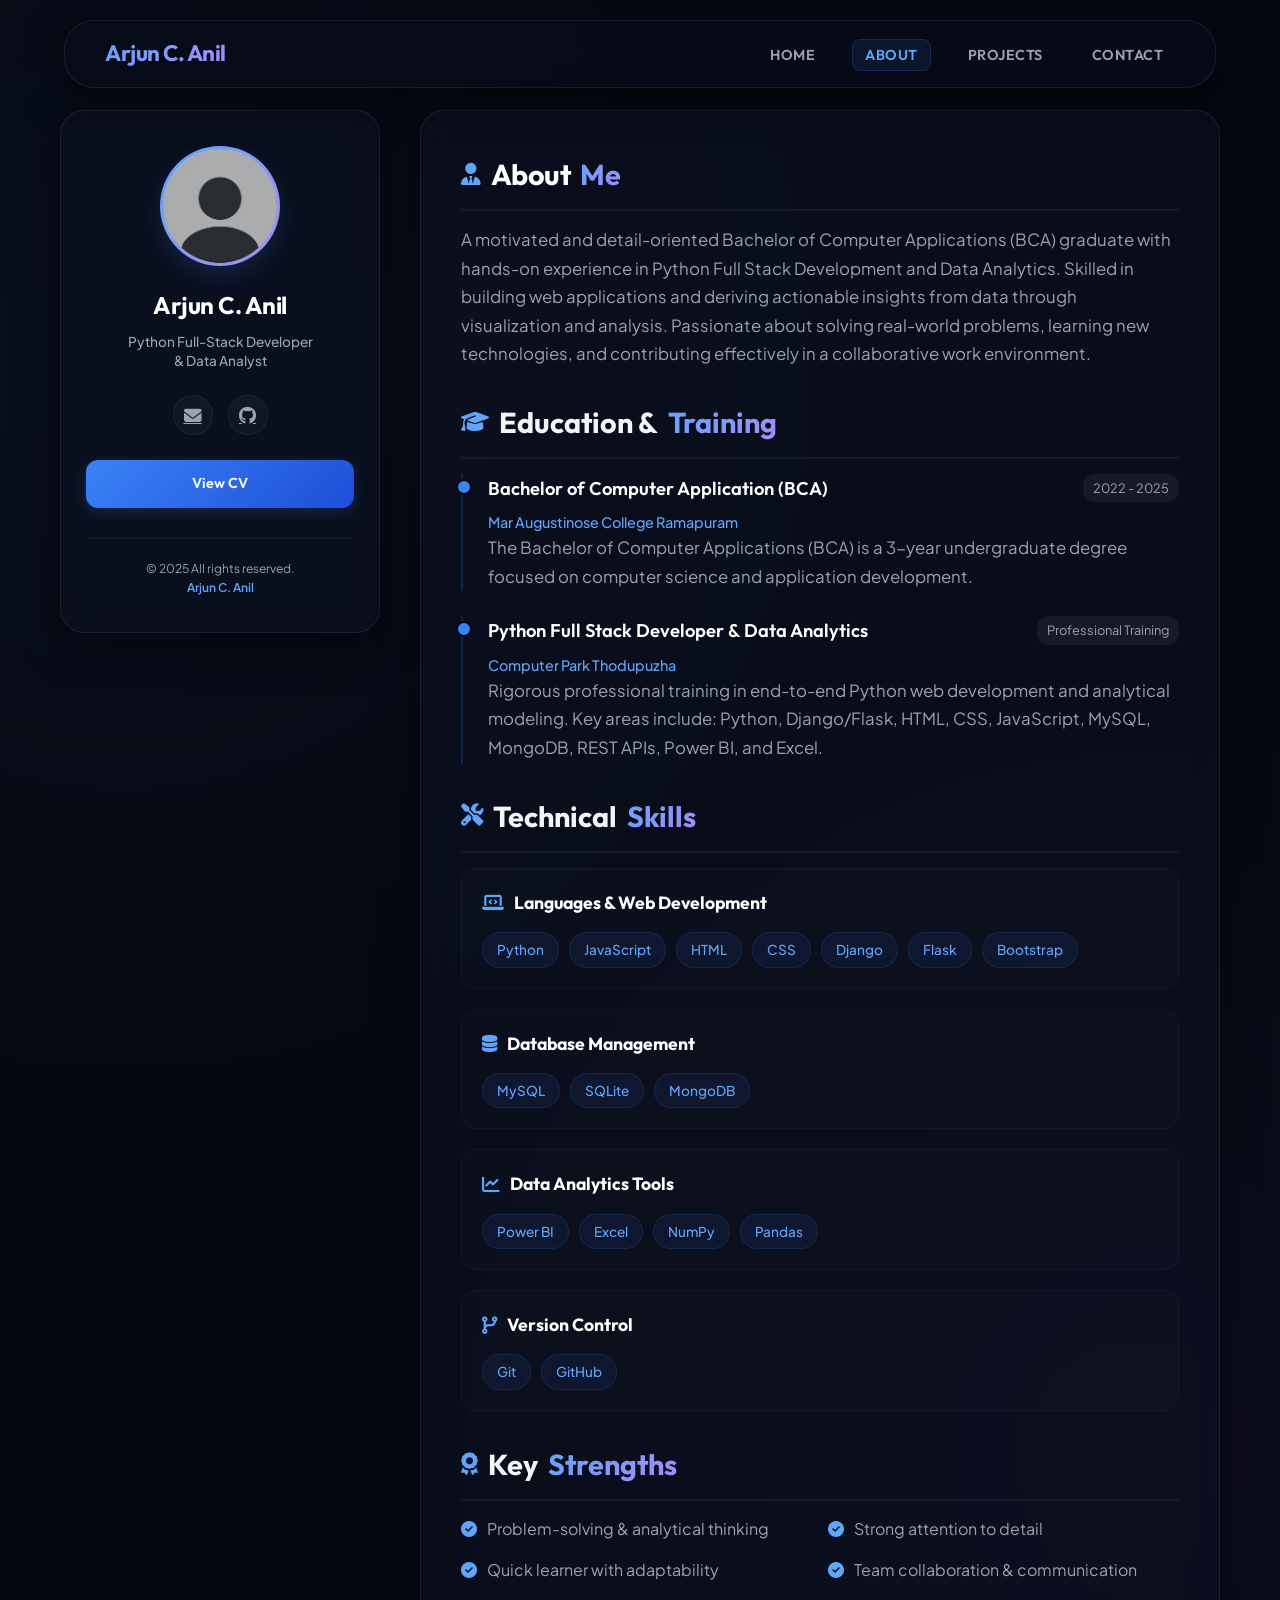
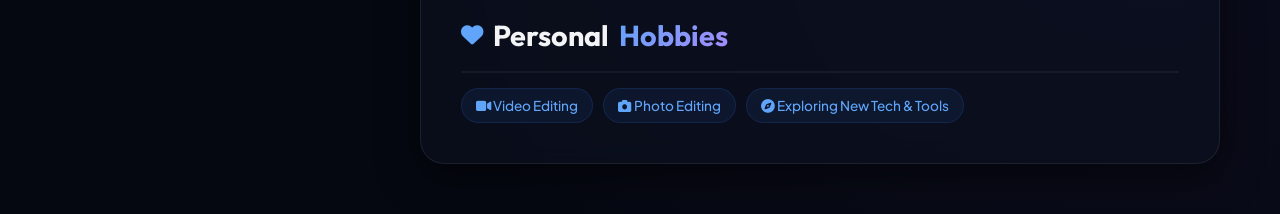
==== about.html @ 402c1bfb "Initialize modern portfolio site and add arjun-resume.pdf" ====
<!DOCTYPE html>
<html lang="en">
<head>
  <meta charset="UTF-8">
  <meta name="viewport" content="width=device-width, initial-scale=1.0">
  <title>About Me | Arjun C. Anil</title>
  <link rel="stylesheet" href="css/style.css">
  <!-- Font Awesome for icons -->
  <link rel="stylesheet" href="https://cdnjs.cloudflare.com/ajax/libs/font-awesome/6.5.0/css/all.min.css">
</head>
<body>

  <!-- Navigation Bar -->
  <nav>
    <div class="logo">Arjun C. Anil</div>
    <ul>
      <li><a href="home.html">HOME</a></li>
      <li><a href="about.html" class="active">ABOUT</a></li>
      <li><a href="projects.html">PROJECTS</a></li>
      <li><a href="contact.html">CONTACT</a></li>
    </ul>
  </nav>

  <!-- Main Profile Container -->
  <div class="container">
    <!-- LEFT PROFILE CARD SECTION -->
    <div class="left">
      <img src="image/profileicon.webp" alt="Arjun C. Anil Profile Picture" class="profile-img">
      <h1>Arjun C. Anil</h1>
      <h3>Python Full-Stack Developer<br>& Data Analyst</h3>

      <div class="social-icons">
        <a href="mailto:arjuncanil2@gmail.com" title="Email"><i class="fas fa-envelope"></i></a>
        <a href="https://github.com/arjun906130" target="_blank" title="GitHub"><i class="fab fa-github"></i></a>
      </div>

      <a href="arjun-resume.pdf" class="cv-btn" download>View CV</a>

      <footer>
        © 2025 All rights reserved. <br><span>Arjun C. Anil</span>
      </footer>
    </div>

    <!-- RIGHT SECTION -->
    <div class="about-right">
      <!-- About Me Description -->
      <div>
        <h1 class="section-title"><i class="fas fa-user-tie"></i> About <span>Me</span></h1>
        <p>
          A motivated and detail-oriented Bachelor of Computer Applications (BCA) graduate with hands-on experience in Python Full Stack Development and Data Analytics. Skilled in building web applications and deriving actionable insights from data through visualization and analysis. Passionate about solving real-world problems, learning new technologies, and contributing effectively in a collaborative work environment.
        </p>
      </div>

      <!-- Education & Training Timeline -->
      <div>
        <h2 class="section-title"><i class="fas fa-graduation-cap"></i> Education & <span>Training</span></h2>
        <div class="timeline">
          <div class="timeline-item">
            <div class="timeline-header">
              <span class="timeline-title">Bachelor of Computer Application (BCA)</span>
              <span class="timeline-date">2022 - 2025</span>
            </div>
            <div class="timeline-org">Mar Augustinose College Ramapuram</div>
            <p class="timeline-desc">
              The Bachelor of Computer Applications (BCA) is a 3-year undergraduate degree focused on computer science and application development.
            </p>
          </div>
          
          <div class="timeline-item">
            <div class="timeline-header">
              <span class="timeline-title">Python Full Stack Developer & Data Analytics</span>
              <span class="timeline-date">Professional Training</span>
            </div>
            <div class="timeline-org">Computer Park Thodupuzha</div>
            <p class="timeline-desc">
              Rigorous professional training in end-to-end Python web development and analytical modeling. 
              Key areas include: Python, Django/Flask, HTML, CSS, JavaScript, MySQL, MongoDB, REST APIs, Power BI, and Excel.
            </p>
          </div>
        </div>
      </div>

      <!-- Technical Skills Section -->
      <div>
        <h2 class="section-title"><i class="fas fa-tools"></i> Technical <span>Skills</span></h2>
        <div class="skills-container">
          <div class="skill-category">
            <h3><i class="fas fa-laptop-code"></i> Languages & Web Development</h3>
            <div class="tags">
              <span class="tag">Python</span>
              <span class="tag">JavaScript</span>
              <span class="tag">HTML</span>
              <span class="tag">CSS</span>
              <span class="tag">Django</span>
              <span class="tag">Flask</span>
              <span class="tag">Bootstrap</span>
            </div>
          </div>
          
          <div class="skill-category">
            <h3><i class="fas fa-database"></i> Database Management</h3>
            <div class="tags">
              <span class="tag">MySQL</span>
              <span class="tag">SQLite</span>
              <span class="tag">MongoDB</span>
            </div>
          </div>

          <div class="skill-category">
            <h3><i class="fas fa-chart-line"></i> Data Analytics Tools</h3>
            <div class="tags">
              <span class="tag">Power BI</span>
              <span class="tag">Excel</span>
              <span class="tag">NumPy</span>
              <span class="tag">Pandas</span>
            </div>
          </div>

          <div class="skill-category">
            <h3><i class="fas fa-code-branch"></i> Version Control</h3>
            <div class="tags">
              <span class="tag">Git</span>
              <span class="tag">GitHub</span>
            </div>
          </div>
        </div>
      </div>

      <!-- Key Strengths Section -->
      <div>
        <h2 class="section-title"><i class="fas fa-award"></i> Key <span>Strengths</span></h2>
        <ul style="list-style: none; padding: 0; display: grid; grid-template-columns: repeat(auto-fit, minmax(240px, 1fr)); gap: 15px;">
          <li style="display: flex; align-items: center; gap: 10px; color: var(--text-secondary);"><i class="fas fa-check-circle" style="color: var(--accent-color);"></i> Problem-solving & analytical thinking</li>
          <li style="display: flex; align-items: center; gap: 10px; color: var(--text-secondary);"><i class="fas fa-check-circle" style="color: var(--accent-color);"></i> Strong attention to detail</li>
          <li style="display: flex; align-items: center; gap: 10px; color: var(--text-secondary);"><i class="fas fa-check-circle" style="color: var(--accent-color);"></i> Quick learner with adaptability</li>
          <li style="display: flex; align-items: center; gap: 10px; color: var(--text-secondary);"><i class="fas fa-check-circle" style="color: var(--accent-color);"></i> Team collaboration & communication</li>
        </ul>
      </div>

      <!-- Hobbies Section -->
      <div>
        <h2 class="section-title"><i class="fas fa-heart"></i> Personal <span>Hobbies</span></h2>
        <div class="tags">
          <span class="tag"><i class="fas fa-video"></i> Video Editing</span>
          <span class="tag"><i class="fas fa-camera"></i> Photo Editing</span>
          <span class="tag"><i class="fas fa-compass"></i> Exploring New Tech & Tools</span>
        </div>
      </div>
    </div>
  </div>

</body>
</html>
---- css/style.css ----
@import url('https://fonts.googleapis.com/css2?family=Outfit:wght@300;400;500;600;700;800&family=Plus+Jakarta+Sans:wght@300;400;500;600;700&display=swap');

:root {
  --bg-color: #050811;
  --card-bg: rgba(13, 18, 33, 0.65);
  --border-color: rgba(255, 255, 255, 0.08);
  --primary-color: #3b82f6;
  --primary-gradient: linear-gradient(135deg, #3b82f6 0%, #1d4ed8 100%);
  --accent-gradient: linear-gradient(135deg, #60a5fa 0%, #a78bfa 100%);
  --text-primary: #f3f4f6;
  --text-secondary: #9ca3af;
  --accent-color: #60a5fa;
  --shadow: 0 12px 40px 0 rgba(0, 0, 0, 0.5);
  --font-heading: 'Outfit', sans-serif;
  --font-body: 'Plus Jakarta Sans', sans-serif;
}

/* Global Reset */
* {
  margin: 0;
  padding: 0;
  box-sizing: border-box;
}

html {
  scroll-behavior: smooth;
}

body {
  background-color: var(--bg-color);
  background-image: 
    radial-gradient(circle at 10% 20%, rgba(59, 130, 246, 0.05) 0%, transparent 40%),
    radial-gradient(circle at 90% 80%, rgba(139, 92, 246, 0.05) 0%, transparent 40%);
  color: var(--text-primary);
  font-family: var(--font-body);
  line-height: 1.6;
  min-height: 100vh;
  display: flex;
  flex-direction: column;
}

/* Custom Scrollbar */
::-webkit-scrollbar {
  width: 8px;
}
::-webkit-scrollbar-track {
  background: var(--bg-color);
}
::-webkit-scrollbar-thumb {
  background: rgba(255, 255, 255, 0.1);
  border-radius: 10px;
}
::-webkit-scrollbar-thumb:hover {
  background: rgba(255, 255, 255, 0.2);
}

/* 🔹 Navigation Bar */
nav {
  position: fixed;
  top: 20px;
  left: 50%;
  transform: translateX(-50%);
  width: 90%;
  max-width: 1200px;
  background: rgba(8, 12, 24, 0.8);
  backdrop-filter: blur(16px);
  -webkit-backdrop-filter: blur(16px);
  border: 1px solid var(--border-color);
  border-radius: 30px;
  padding: 15px 40px;
  display: flex;
  justify-content: space-between;
  align-items: center;
  z-index: 1000;
  box-shadow: var(--shadow);
}

nav .logo {
  font-family: var(--font-heading);
  font-size: 1.4rem;
  font-weight: 700;
  background: var(--accent-gradient);
  -webkit-background-clip: text;
  -webkit-text-fill-color: transparent;
  letter-spacing: -0.5px;
}

nav ul {
  list-style: none;
  display: flex;
  gap: 25px;
  align-items: center;
}

nav ul li a {
  color: var(--text-secondary);
  text-decoration: none;
  font-family: var(--font-heading);
  font-weight: 600;
  font-size: 0.9rem;
  letter-spacing: 0.5px;
  transition: all 0.3s ease;
  padding: 6px 12px;
  border-radius: 8px;
}

nav ul li a:hover,
nav ul li a.active {
  color: #fff;
  background: rgba(255, 255, 255, 0.05);
}

nav ul li a.active {
  background: rgba(59, 130, 246, 0.1);
  border: 1px solid rgba(59, 130, 246, 0.2);
  color: var(--accent-color);
}

/* 🔹 Main Layout */
.container {
  display: flex;
  gap: 40px;
  max-width: 1200px;
  margin: 110px auto 50px;
  padding: 0 20px;
  width: 100%;
}

/* Left Section - Profile Card */
.left {
  flex: 0 0 320px;
  background: var(--card-bg);
  backdrop-filter: blur(12px);
  -webkit-backdrop-filter: blur(12px);
  border: 1px solid var(--border-color);
  border-radius: 24px;
  padding: 35px 25px;
  display: flex;
  flex-direction: column;
  align-items: center;
  text-align: center;
  position: sticky;
  top: 110px;
  height: fit-content;
  box-shadow: var(--shadow);
}

.profile-img {
  width: 120px;
  height: 120px;
  border-radius: 50%;
  object-fit: cover;
  border: 3px solid transparent;
  background: linear-gradient(var(--card-bg), var(--card-bg)) padding-box,
              var(--accent-gradient) border-box;
  margin-bottom: 20px;
  box-shadow: 0 10px 25px rgba(59, 130, 246, 0.15);
}

.left h1 {
  font-family: var(--font-heading);
  font-size: 1.5rem;
  font-weight: 700;
  margin-bottom: 8px;
  color: #fff;
}

.left h3 {
  color: var(--text-secondary);
  font-size: 0.85rem;
  font-weight: 500;
  line-height: 1.4;
  margin-bottom: 25px;
}

/* Social Icons */
.social-icons {
  display: flex;
  gap: 15px;
  margin-bottom: 25px;
}

.social-icons a {
  width: 40px;
  height: 40px;
  border-radius: 50%;
  background: rgba(255, 255, 255, 0.03);
  border: 1px solid rgba(255, 255, 255, 0.05);
  display: flex;
  align-items: center;
  justify-content: center;
  color: var(--text-secondary);
  font-size: 1.1rem;
  transition: all 0.3s ease;
}

.social-icons a:hover {
  color: #fff;
  background: var(--primary-gradient);
  border-color: transparent;
  transform: translateY(-3px);
  box-shadow: 0 8px 20px rgba(59, 130, 246, 0.3);
}

/* CV Button */
.cv-btn {
  width: 100%;
  padding: 12px;
  border-radius: 12px;
  background: var(--primary-gradient);
  color: #fff;
  font-family: var(--font-heading);
  font-weight: 600;
  font-size: 0.9rem;
  text-decoration: none;
  display: inline-block;
  transition: all 0.3s ease;
  box-shadow: 0 4px 15px rgba(59, 130, 246, 0.2);
}

.cv-btn:hover {
  transform: translateY(-2px);
  box-shadow: 0 8px 20px rgba(59, 130, 246, 0.4);
}

footer {
  margin-top: 30px;
  font-size: 0.75rem;
  color: var(--text-secondary);
  border-top: 1px solid rgba(255, 255, 255, 0.05);
  padding-top: 20px;
  width: 100%;
}

footer span {
  color: var(--accent-color);
  font-weight: 600;
}

/* Right Section Content */
.right, .about-right {
  flex: 1;
  background: var(--card-bg);
  backdrop-filter: blur(12px);
  -webkit-backdrop-filter: blur(12px);
  border: 1px solid var(--border-color);
  border-radius: 24px;
  padding: 40px;
  box-shadow: var(--shadow);
  display: flex;
  flex-direction: column;
  gap: 30px;
}

/* Typography styles inside content */
h1 {
  font-family: var(--font-heading);
  font-weight: 700;
  color: #fff;
  letter-spacing: -0.5px;
}

.right h1 {
  font-size: 2.8rem;
  line-height: 1.2;
}

.right h1 span, .about-right h1 span, .section-title span {
  background: var(--accent-gradient);
  -webkit-background-clip: text;
  -webkit-text-fill-color: transparent;
}

.right p, .about-right p {
  color: var(--text-secondary);
  font-size: 1.05rem;
  line-height: 1.7;
}

/* Helper Components */
.section-title {
  font-family: var(--font-heading);
  font-size: 1.8rem;
  font-weight: 700;
  border-bottom: 2px solid rgba(255, 255, 255, 0.05);
  padding-bottom: 12px;
  margin-bottom: 15px;
  display: flex;
  align-items: center;
  gap: 10px;
}

.section-title i {
  color: var(--accent-color);
  font-size: 1.4rem;
}

/* Grids & Cards */
.info-grid {
  display: grid;
  grid-template-columns: repeat(auto-fit, minmax(200px, 1fr));
  gap: 20px;
}

.info-item {
  background: rgba(255, 255, 255, 0.02);
  border: 1px solid rgba(255, 255, 255, 0.05);
  border-radius: 12px;
  padding: 15px;
  display: flex;
  align-items: center;
  gap: 15px;
  transition: all 0.3s ease;
}

.info-item:hover {
  background: rgba(255, 255, 255, 0.04);
  border-color: rgba(59, 130, 246, 0.2);
}

.info-item i {
  font-size: 1.3rem;
  color: var(--accent-color);
  width: 30px;
  text-align: center;
}

.info-item p {
  font-size: 0.9rem;
  margin: 0;
}

.info-item p strong {
  display: block;
  color: #fff;
  font-size: 0.75rem;
  text-transform: uppercase;
  letter-spacing: 0.5px;
  margin-bottom: 2px;
}

/* Skills Layout */
.skills-container {
  display: flex;
  flex-direction: column;
  gap: 20px;
}

.skill-category {
  background: rgba(255, 255, 255, 0.01);
  border: 1px solid rgba(255, 255, 255, 0.03);
  border-radius: 16px;
  padding: 20px;
}

.skill-category h3 {
  font-family: var(--font-heading);
  font-size: 1.1rem;
  margin-bottom: 15px;
  color: #fff;
  display: flex;
  align-items: center;
  gap: 10px;
}

.skill-category h3 i {
  color: var(--accent-color);
}

.tags {
  display: flex;
  flex-wrap: wrap;
  gap: 10px;
}

.tag {
  background: rgba(59, 130, 246, 0.08);
  border: 1px solid rgba(59, 130, 246, 0.15);
  color: var(--accent-color);
  padding: 6px 14px;
  border-radius: 20px;
  font-size: 0.85rem;
  font-weight: 500;
  transition: all 0.3s ease;
}

.tag:hover {
  background: var(--primary-gradient);
  color: #fff;
  border-color: transparent;
  transform: translateY(-2px);
  box-shadow: 0 5px 12px rgba(59, 130, 246, 0.2);
}

/* Experience / Education Timelines */
.timeline {
  display: flex;
  flex-direction: column;
  gap: 25px;
}

.timeline-item {
  position: relative;
  padding-left: 25px;
  border-left: 2px solid rgba(59, 130, 246, 0.2);
}

.timeline-item::before {
  content: '';
  position: absolute;
  left: -7px;
  top: 5px;
  width: 12px;
  height: 12px;
  border-radius: 50%;
  background: var(--primary-color);
  border: 2px solid var(--bg-color);
}

.timeline-header {
  display: flex;
  justify-content: space-between;
  align-items: flex-start;
  flex-wrap: wrap;
  margin-bottom: 8px;
  gap: 5px;
}

.timeline-title {
  font-family: var(--font-heading);
  font-size: 1.15rem;
  font-weight: 600;
  color: #fff;
}

.timeline-org {
  color: var(--accent-color);
  font-weight: 500;
  font-size: 0.9rem;
}

.timeline-date {
  font-size: 0.8rem;
  background: rgba(255, 255, 255, 0.05);
  padding: 4px 10px;
  border-radius: 12px;
  color: var(--text-secondary);
}

.timeline-desc {
  font-size: 0.95rem;
  color: var(--text-secondary);
}

/* Projects Layout */
.projects-grid {
  display: grid;
  grid-template-columns: 1fr;
  gap: 25px;
}

.project-card {
  background: rgba(255, 255, 255, 0.02);
  border: 1px solid rgba(255, 255, 255, 0.05);
  border-radius: 16px;
  padding: 25px;
  transition: all 0.3s ease;
}

.project-card:hover {
  background: rgba(255, 255, 255, 0.03);
  border-color: rgba(59, 130, 246, 0.2);
  transform: translateY(-3px);
  box-shadow: 0 10px 25px rgba(0, 0, 0, 0.2);
}

.project-card h3 {
  font-family: var(--font-heading);
  font-size: 1.25rem;
  color: #fff;
  margin-bottom: 10px;
  display: flex;
  justify-content: space-between;
  align-items: center;
}

.project-card .date {
  font-size: 0.8rem;
  color: var(--text-secondary);
  font-weight: normal;
}

.project-card p {
  font-size: 0.95rem;
  color: var(--text-secondary);
  margin-bottom: 15px;
}

.project-card ul {
  padding-left: 20px;
  margin-bottom: 15px;
}

.project-card ul li {
  color: var(--text-secondary);
  font-size: 0.9rem;
  margin-bottom: 6px;
}

/* Contact Cards */
.contact-card-modern {
  display: grid;
  grid-template-columns: repeat(auto-fit, minmax(220px, 1fr));
  gap: 20px;
}

.contact-item-modern {
  background: rgba(255, 255, 255, 0.02);
  border: 1px solid rgba(255, 255, 255, 0.05);
  border-radius: 16px;
  padding: 25px;
  text-align: center;
  transition: all 0.3s ease;
}

.contact-item-modern:hover {
  background: rgba(255, 255, 255, 0.04);
  border-color: rgba(59, 130, 246, 0.2);
  transform: translateY(-3px);
}

.contact-item-modern i {
  font-size: 2rem;
  background: var(--accent-gradient);
  -webkit-background-clip: text;
  -webkit-text-fill-color: transparent;
  margin-bottom: 15px;
}

.contact-item-modern h4 {
  font-family: var(--font-heading);
  font-size: 1.05rem;
  color: #fff;
  margin-bottom: 8px;
}

.contact-item-modern p {
  font-size: 0.9rem;
  color: var(--text-secondary);
}

.contact-item-modern a {
  color: var(--accent-color);
  text-decoration: none;
  font-weight: 500;
  transition: color 0.3s ease;
}

.contact-item-modern a:hover {
  color: #fff;
}

/* Buttons in Home Page Content */
.btn-group {
  display: flex;
  gap: 15px;
  margin-top: 20px;
}

.btn-primary, .btn-secondary {
  padding: 12px 28px;
  border-radius: 12px;
  font-family: var(--font-heading);
  font-weight: 600;
  font-size: 0.95rem;
  text-decoration: none;
  transition: all 0.3s ease;
  display: inline-block;
}

.btn-primary {
  background: var(--primary-gradient);
  color: #fff;
  box-shadow: 0 4px 15px rgba(59, 130, 246, 0.2);
}

.btn-primary:hover {
  transform: translateY(-2px);
  box-shadow: 0 8px 25px rgba(59, 130, 246, 0.4);
}

.btn-secondary {
  background: rgba(255, 255, 255, 0.05);
  border: 1px solid rgba(255, 255, 255, 0.1);
  color: #fff;
}

.btn-secondary:hover {
  background: rgba(255, 255, 255, 0.1);
  transform: translateY(-2px);
}

/* 🔹 Animations */
@keyframes fadeInUp {
  from {
    opacity: 0;
    transform: translateY(20px);
  }
  to {
    opacity: 1;
    transform: translateY(0);
  }
}

.left, .right, .about-right {
  animation: fadeInUp 0.8s cubic-bezier(0.16, 1, 0.3, 1) forwards;
}

/* 🔹 Responsive Design */
@media (max-width: 992px) {
  nav {
    width: 95%;
    padding: 12px 20px;
  }
  
  nav ul {
    gap: 15px;
  }
  
  nav ul li a {
    padding: 4px 8px;
    font-size: 0.8rem;
  }

  .container {
    flex-direction: column;
    margin-top: 95px;
    gap: 30px;
  }
  
  .left {
    flex: none;
    width: 100%;
    position: static;
    height: auto;
  }
  
  .right, .about-right {
    padding: 30px 25px;
  }
  
  .right h1 {
    font-size: 2.2rem;
  }
}

@media (max-width: 576px) {
  nav {
    flex-direction: column;
    gap: 10px;
    border-radius: 20px;
    padding: 12px;
  }
  
  nav ul {
    width: 100%;
    justify-content: center;
    gap: 10px;
  }
  
  .container {
    margin-top: 130px;
    padding: 0 15px;
  }
  
  .right h1 {
    font-size: 1.8rem;
  }
  
  .btn-group {
    flex-direction: column;
    gap: 10px;
  }
  
  .btn-primary, .btn-secondary {
    text-align: center;
    width: 100%;
  }
}
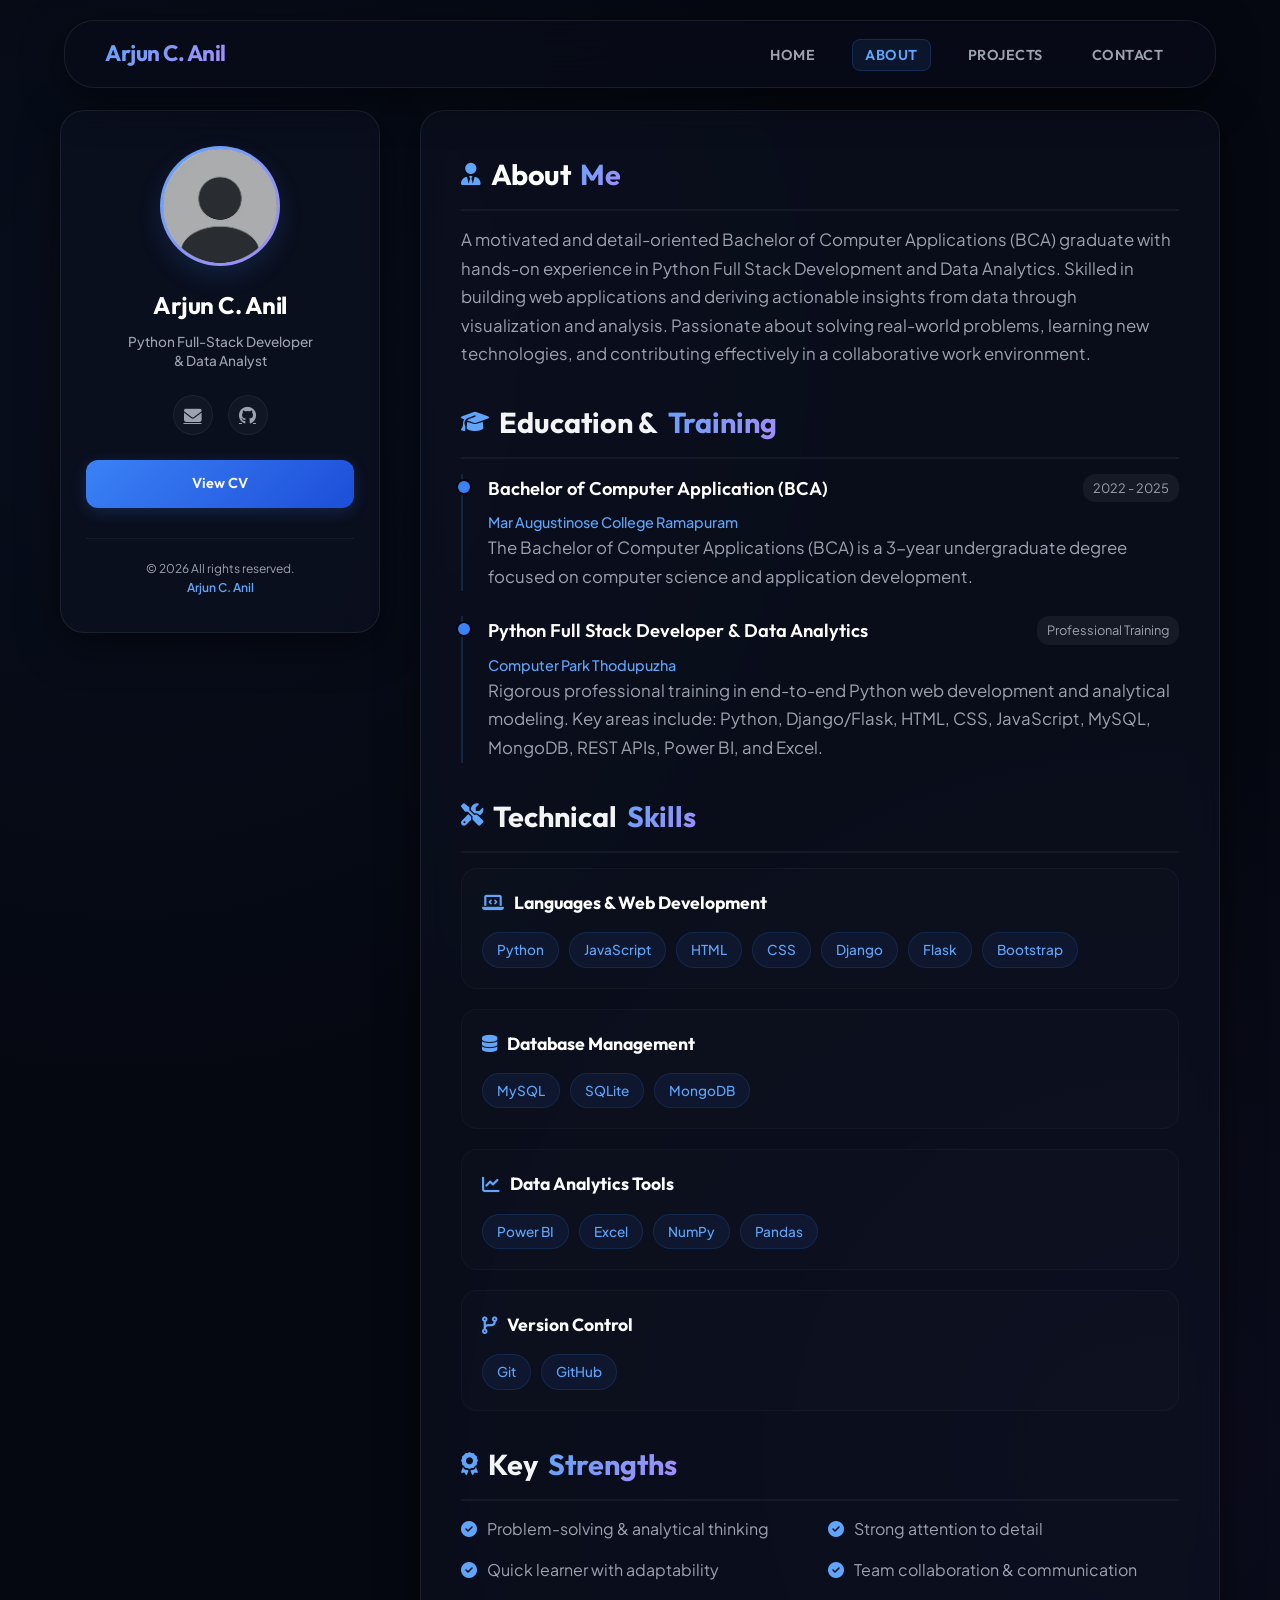
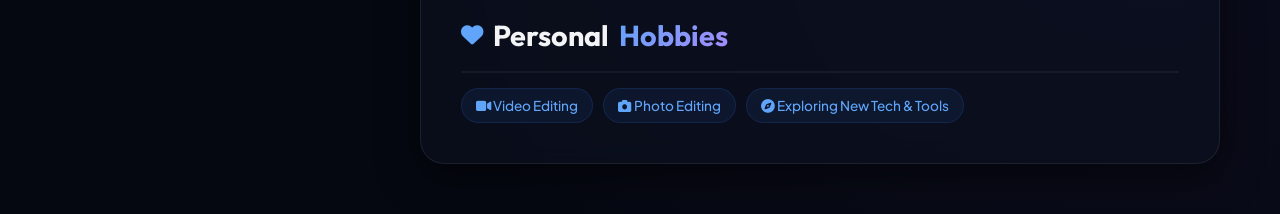
==== commit 55cf1886: "Update copyright year to 2026 across all pages" ====
--- a/about.html
+++ b/about.html
@@ -14,7 +14,7 @@
   <nav>
     <div class="logo">Arjun C. Anil</div>
     <ul>
-      <li><a href="home.html">HOME</a></li>
+      <li><a href="index.html">HOME</a></li>
       <li><a href="about.html" class="active">ABOUT</a></li>
       <li><a href="projects.html">PROJECTS</a></li>
       <li><a href="contact.html">CONTACT</a></li>
@@ -37,7 +37,7 @@
       <a href="arjun-resume.pdf" class="cv-btn" download>View CV</a>
 
       <footer>
-        © 2025 All rights reserved. <br><span>Arjun C. Anil</span>
+        © 2026 All rights reserved. <br><span>Arjun C. Anil</span>
       </footer>
     </div>
 
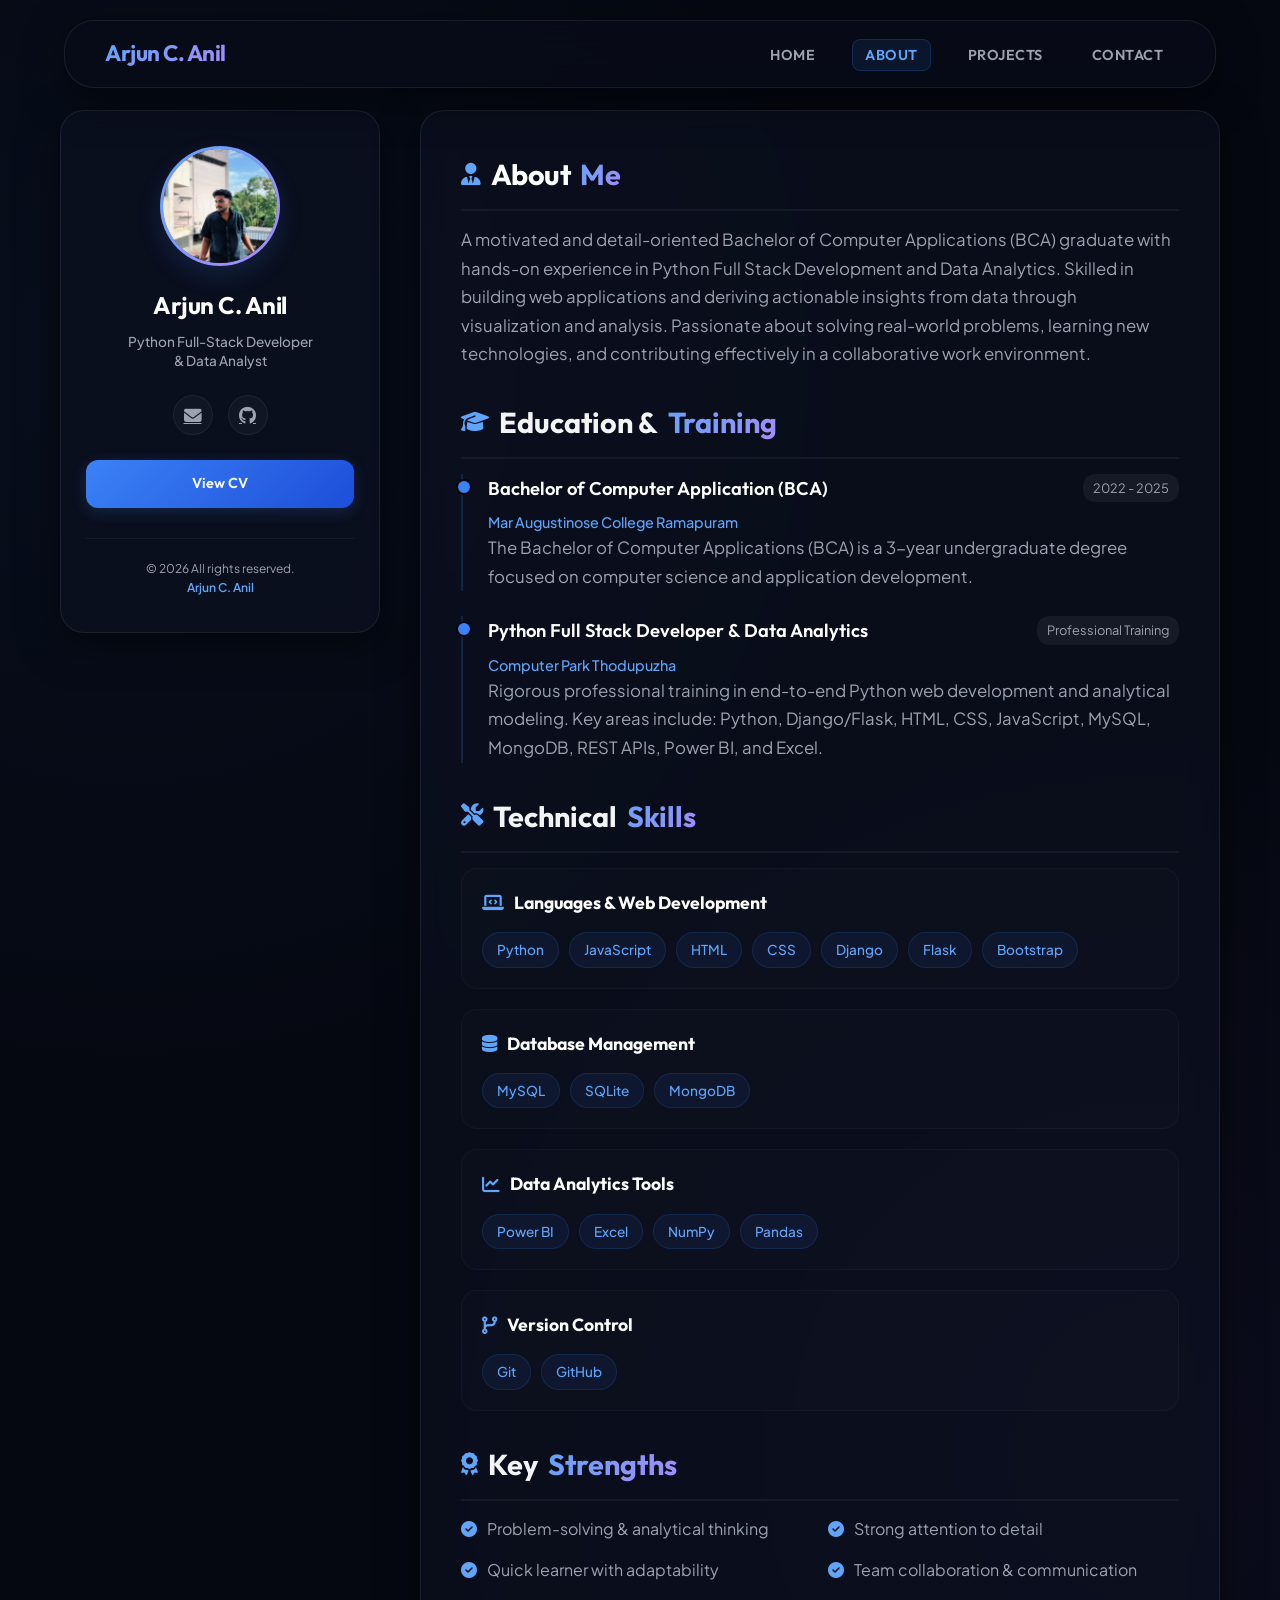
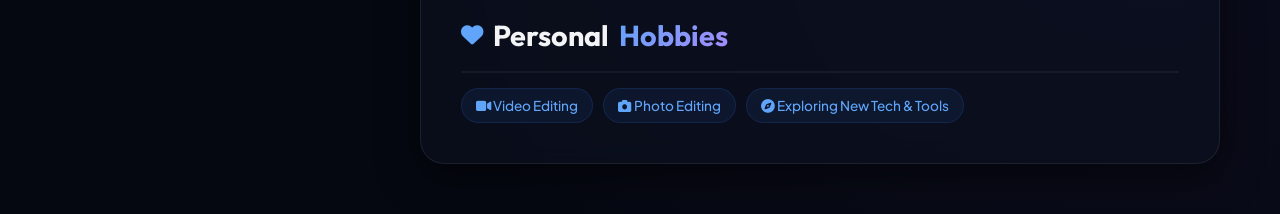
==== commit 5a882ab4: "Update profile picture" ====
--- a/about.html
+++ b/about.html
@@ -25,7 +25,7 @@
   <div class="container">
     <!-- LEFT PROFILE CARD SECTION -->
     <div class="left">
-      <img src="image/profileicon.webp" alt="Arjun C. Anil Profile Picture" class="profile-img">
+      <img src="image/profile.jpg" alt="Arjun C. Anil Profile Picture" class="profile-img">
       <h1>Arjun C. Anil</h1>
       <h3>Python Full-Stack Developer<br>& Data Analyst</h3>
 
--- a/css/style.css
+++ b/css/style.css
@@ -20,6 +20,12 @@
   margin: 0;
   padding: 0;
   box-sizing: border-box;
+}
+
+/* Custom Text Selection Highlight */
+::selection {
+  background: rgba(96, 165, 250, 0.3);
+  color: #ffffff;
 }
 
 html {
@@ -155,6 +161,12 @@
               var(--accent-gradient) border-box;
   margin-bottom: 20px;
   box-shadow: 0 10px 25px rgba(59, 130, 246, 0.15);
+  transition: transform 0.4s cubic-bezier(0.175, 0.885, 0.32, 1.275), box-shadow 0.4s ease;
+}
+
+.profile-img:hover {
+  transform: scale(1.08) rotate(2deg);
+  box-shadow: 0 15px 30px rgba(59, 130, 246, 0.35);
 }
 
 .left h1 {
@@ -315,7 +327,9 @@
 
 .info-item:hover {
   background: rgba(255, 255, 255, 0.04);
-  border-color: rgba(59, 130, 246, 0.2);
+  border-color: rgba(59, 130, 246, 0.25);
+  transform: translateY(-2px);
+  box-shadow: 0 6px 15px rgba(59, 130, 246, 0.08);
 }
 
 .info-item i {
@@ -403,6 +417,7 @@
   position: relative;
   padding-left: 25px;
   border-left: 2px solid rgba(59, 130, 246, 0.2);
+  transition: border-color 0.3s ease;
 }
 
 .timeline-item::before {
@@ -415,6 +430,17 @@
   border-radius: 50%;
   background: var(--primary-color);
   border: 2px solid var(--bg-color);
+  transition: transform 0.3s cubic-bezier(0.175, 0.885, 0.32, 1.275), background-color 0.3s ease, box-shadow 0.3s ease;
+}
+
+.timeline-item:hover {
+  border-left-color: rgba(59, 130, 246, 0.5);
+}
+
+.timeline-item:hover::before {
+  transform: scale(1.35);
+  background-color: var(--accent-color);
+  box-shadow: 0 0 8px rgba(96, 165, 250, 0.6);
 }
 
 .timeline-header {
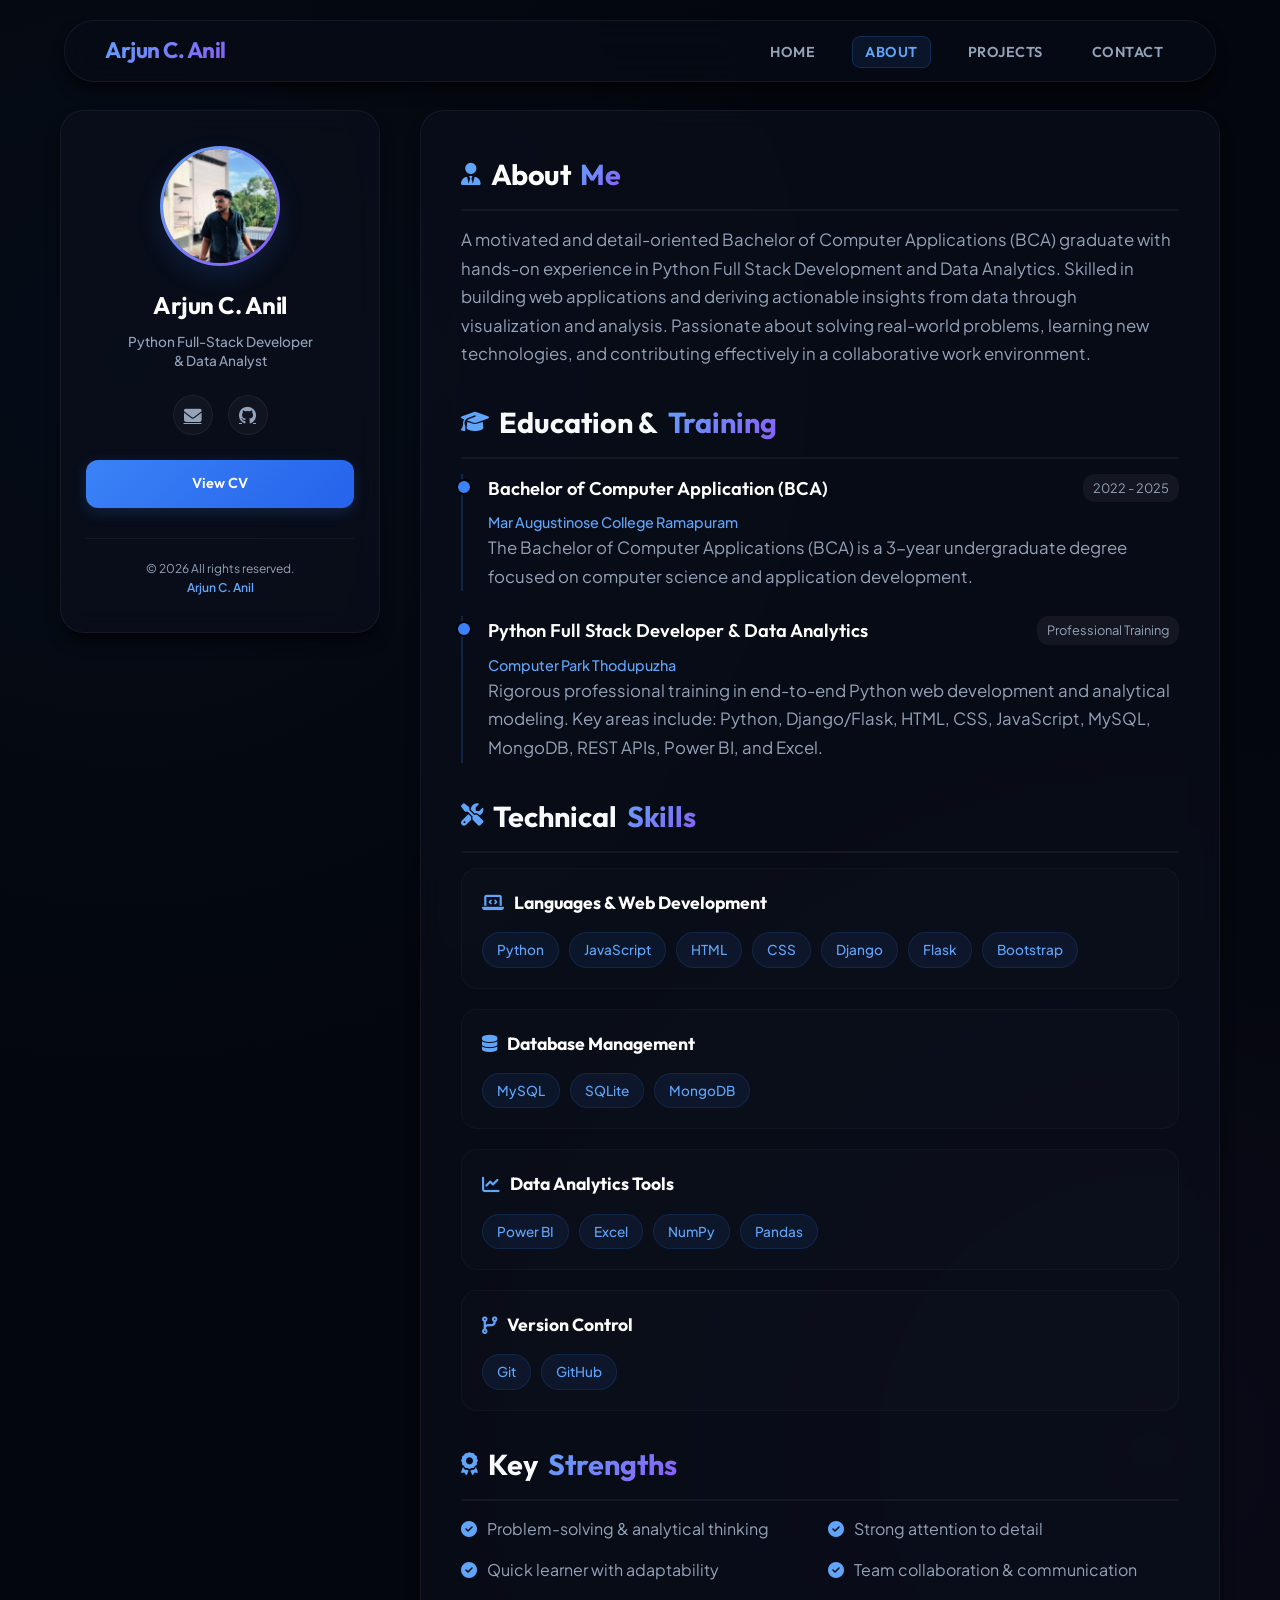
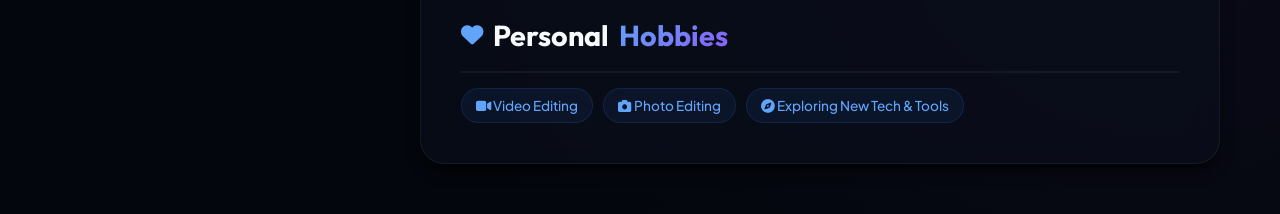
==== commit 889ee2a4: "Enhance portfolio with premium interactive features, scroll animations, and refined styling" ====
--- a/about.html
+++ b/about.html
@@ -148,6 +148,6 @@
       </div>
     </div>
   </div>
-
+  <script src="js/script.js"></script>
 </body>
 </html>
--- a/css/style.css
+++ b/css/style.css
@@ -1,16 +1,18 @@
 @import url('https://fonts.googleapis.com/css2?family=Outfit:wght@300;400;500;600;700;800&family=Plus+Jakarta+Sans:wght@300;400;500;600;700&display=swap');
 
 :root {
-  --bg-color: #050811;
-  --card-bg: rgba(13, 18, 33, 0.65);
-  --border-color: rgba(255, 255, 255, 0.08);
+  --bg-color: #03060c;
+  --card-bg: rgba(10, 15, 28, 0.7);
+  --border-color: rgba(255, 255, 255, 0.06);
   --primary-color: #3b82f6;
-  --primary-gradient: linear-gradient(135deg, #3b82f6 0%, #1d4ed8 100%);
-  --accent-gradient: linear-gradient(135deg, #60a5fa 0%, #a78bfa 100%);
-  --text-primary: #f3f4f6;
-  --text-secondary: #9ca3af;
+  --primary-gradient: linear-gradient(135deg, #3b82f6 0%, #2563eb 100%);
+  --accent-gradient: linear-gradient(135deg, #60a5fa 0%, #8b5cf6 100%);
+  --text-primary: #f8fafc;
+  --text-secondary: #94a3b8;
   --accent-color: #60a5fa;
-  --shadow: 0 12px 40px 0 rgba(0, 0, 0, 0.5);
+  --shadow-sm: 0 4px 6px -1px rgba(0, 0, 0, 0.5), 0 2px 4px -2px rgba(0, 0, 0, 0.5);
+  --shadow-md: 0 10px 15px -3px rgba(0, 0, 0, 0.6), 0 4px 6px -4px rgba(0, 0, 0, 0.6);
+  --shadow-lg: 0 20px 25px -5px rgba(0, 0, 0, 0.7), 0 8px 10px -6px rgba(0, 0, 0, 0.7);
   --font-heading: 'Outfit', sans-serif;
   --font-body: 'Plus Jakarta Sans', sans-serif;
 }
@@ -47,17 +49,29 @@
 
 /* Custom Scrollbar */
 ::-webkit-scrollbar {
-  width: 8px;
+  width: 6px;
 }
 ::-webkit-scrollbar-track {
   background: var(--bg-color);
 }
 ::-webkit-scrollbar-thumb {
-  background: rgba(255, 255, 255, 0.1);
+  background: rgba(255, 255, 255, 0.15);
   border-radius: 10px;
 }
 ::-webkit-scrollbar-thumb:hover {
-  background: rgba(255, 255, 255, 0.2);
+  background: var(--accent-color);
+}
+
+/* Scroll Progress Bar */
+.scroll-progress {
+  position: fixed;
+  top: 0;
+  left: 0;
+  width: 0%;
+  height: 3px;
+  background: var(--accent-gradient);
+  z-index: 2000;
+  transition: width 0.1s ease-out;
 }
 
 /* 🔹 Navigation Bar */
@@ -68,17 +82,23 @@
   transform: translateX(-50%);
   width: 90%;
   max-width: 1200px;
-  background: rgba(8, 12, 24, 0.8);
-  backdrop-filter: blur(16px);
-  -webkit-backdrop-filter: blur(16px);
+  background: rgba(8, 12, 24, 0.7);
+  backdrop-filter: blur(20px);
+  -webkit-backdrop-filter: blur(20px);
   border: 1px solid var(--border-color);
   border-radius: 30px;
-  padding: 15px 40px;
+  padding: 12px 40px;
   display: flex;
   justify-content: space-between;
   align-items: center;
   z-index: 1000;
-  box-shadow: var(--shadow);
+  box-shadow: var(--shadow-md);
+  transition: all 0.4s cubic-bezier(0.4, 0, 0.2, 1);
+}
+
+nav:hover {
+  border-color: rgba(96, 165, 250, 0.2);
+  box-shadow: 0 10px 40px -10px rgba(59, 130, 246, 0.2);
 }
 
 nav .logo {
@@ -148,7 +168,14 @@
   position: sticky;
   top: 110px;
   height: fit-content;
-  box-shadow: var(--shadow);
+  box-shadow: var(--shadow-md);
+  transition: all 0.4s cubic-bezier(0.4, 0, 0.2, 1);
+}
+
+.left:hover {
+  transform: translateY(-5px);
+  border-color: rgba(96, 165, 250, 0.2);
+  box-shadow: 0 20px 50px -12px rgba(59, 130, 246, 0.15);
 }
 
 .profile-img {
@@ -258,10 +285,16 @@
   border: 1px solid var(--border-color);
   border-radius: 24px;
   padding: 40px;
-  box-shadow: var(--shadow);
+  box-shadow: var(--shadow-md);
   display: flex;
   flex-direction: column;
   gap: 30px;
+  transition: all 0.4s cubic-bezier(0.4, 0, 0.2, 1);
+}
+
+.right:hover, .about-right:hover {
+  border-color: rgba(96, 165, 250, 0.15);
+  box-shadow: 0 20px 50px -12px rgba(0, 0, 0, 0.4);
 }
 
 /* Typography styles inside content */
